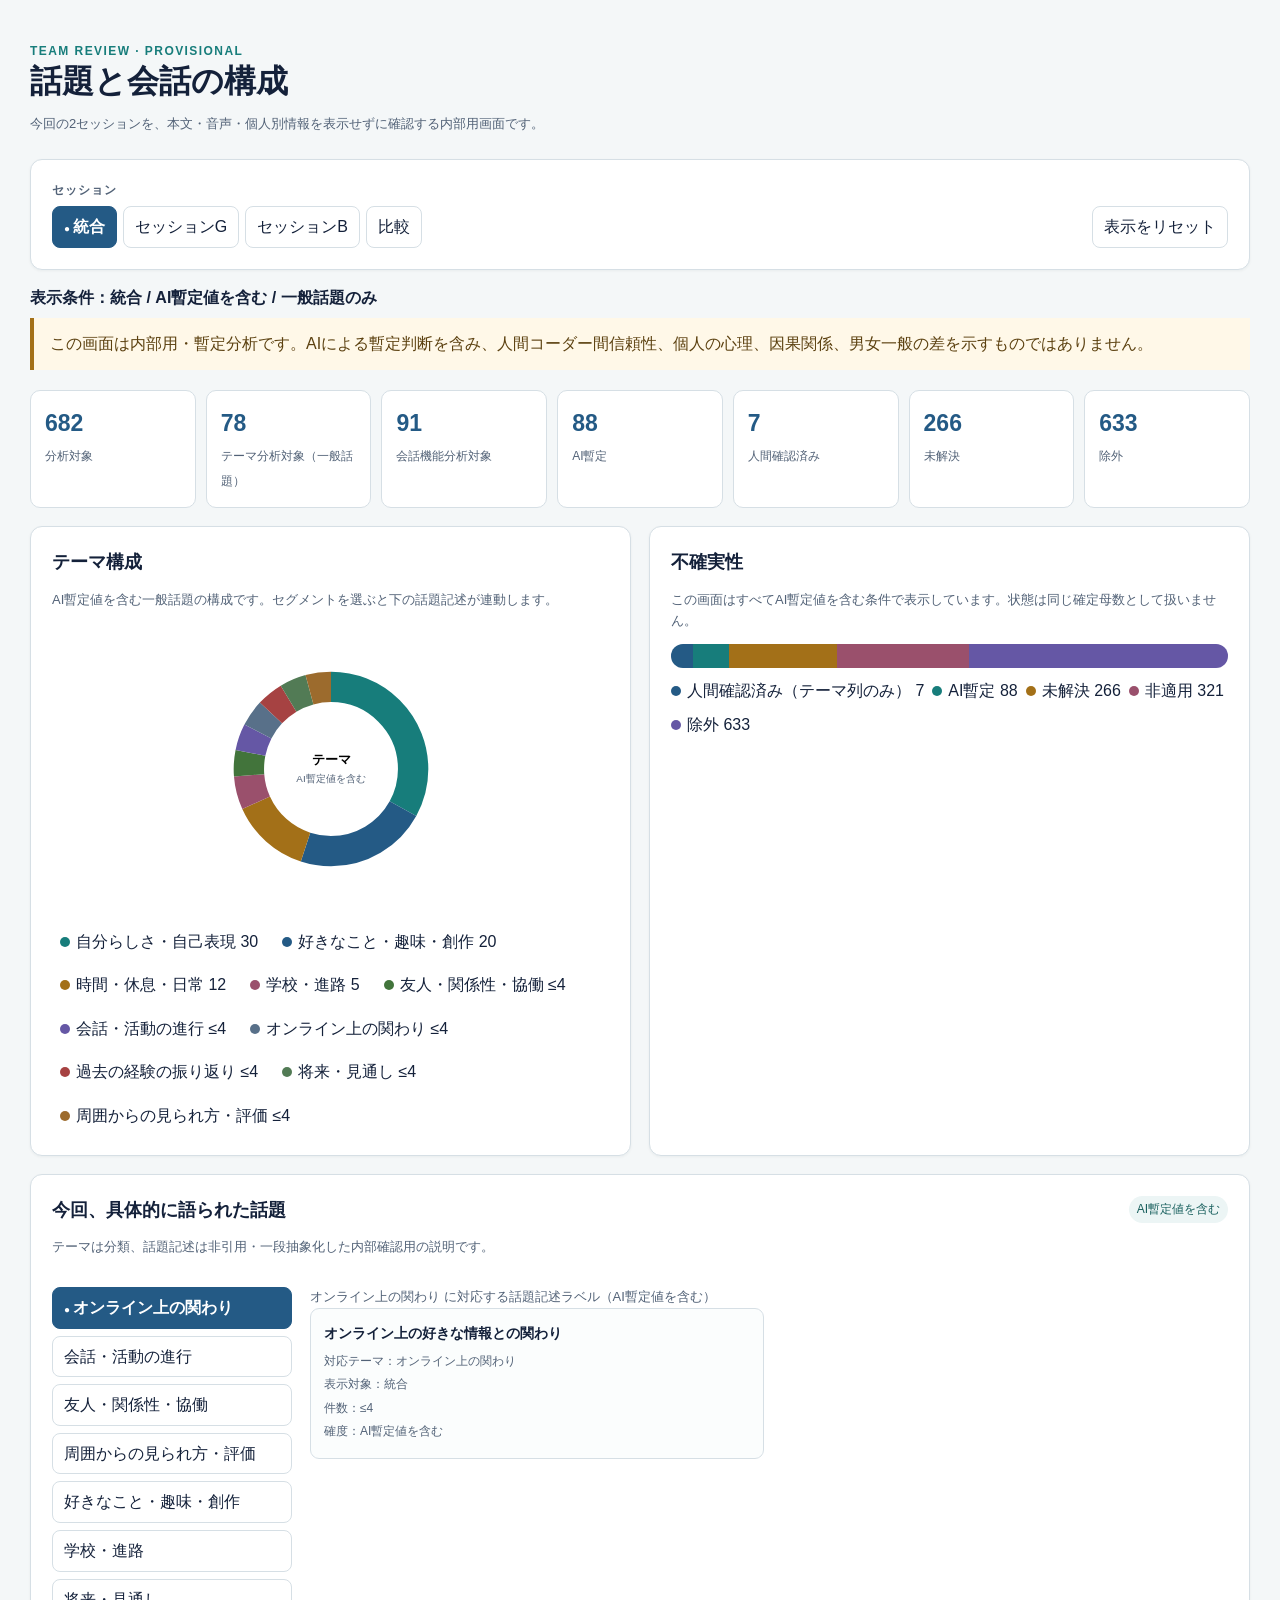
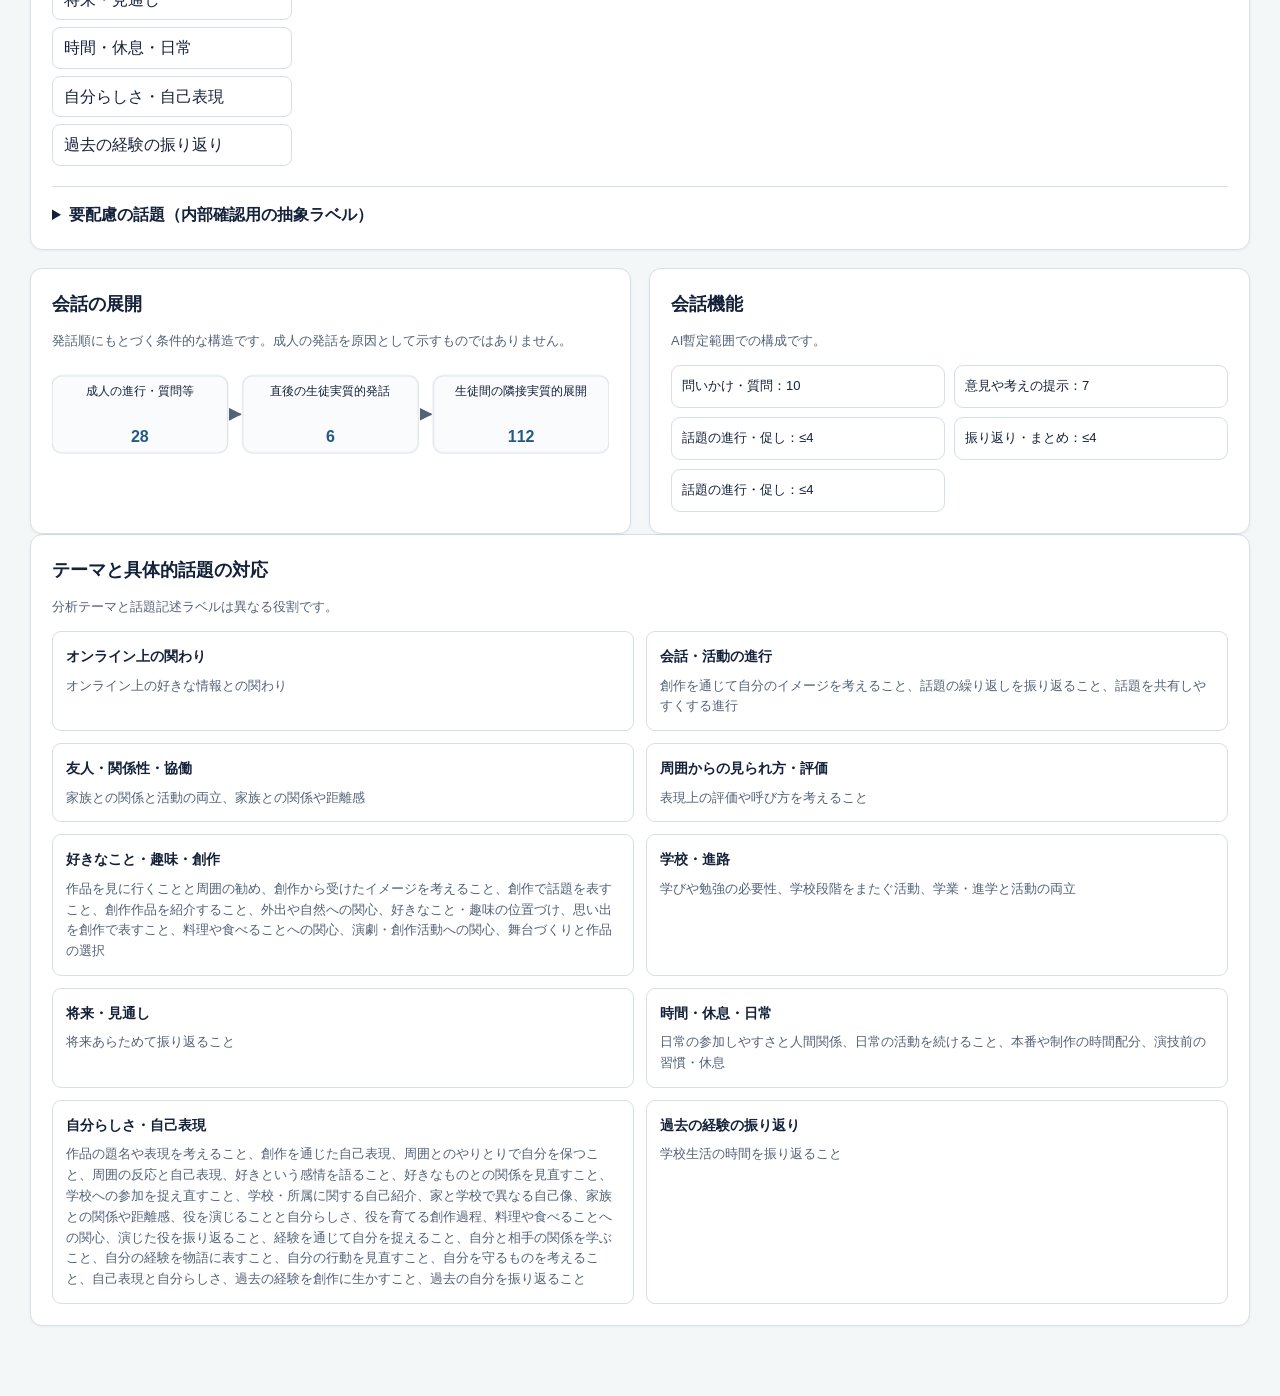
==== docs/dashboard/index.html @ a4961b69 "Publish provisional discussion dashboard Co-Authored-By: Claude Opus 5 <noreply@anthropic.com>" ====
<!doctype html>
<html lang="ja">
<head>
<meta charset="utf-8">
<meta name="viewport" content="width=device-width,initial-scale=1">
<meta name="robots" content="noindex,nofollow,noarchive">
<title>内部用・話題ダッシュボード v2.2</title>
<link rel="stylesheet" href="dashboard.css">
</head>
<body>
<a class="skip" href="#themePanel">テーマ構成へ移動</a>
<main>
  <header>
    <p class="eyebrow">TEAM REVIEW · PROVISIONAL</p>
    <h1>話題と会話の構成</h1>
    <p class="sub">今回の2セッションを、本文・音声・個人別情報を表示せずに確認する内部用画面です。</p>
  </header>

  <section class="controls panel" aria-label="表示条件">
    <div>
      <h2 id="lblSession">セッション</h2>
      <div class="segmented" role="group" aria-labelledby="lblSession">
        <button type="button" data-session="all" aria-pressed="true">統合</button>
        <button type="button" data-session="G" aria-pressed="false">セッションG</button>
        <button type="button" data-session="B" aria-pressed="false">セッションB</button>
        <button type="button" data-session="compare" aria-pressed="false">比較</button>
      </div>
    </div>
    <button type="button" id="reset" class="reset">表示をリセット</button>
  </section>

  <p id="condition" class="condition"></p>
  <p class="notice">この画面は内部用・暫定分析です。AIによる暫定判断を含み、人間コーダー間信頼性、個人の心理、因果関係、男女一般の差を示すものではありません。</p>

  <section id="overview" class="cards" aria-label="概要"></section>

  <section class="layout">
    <article class="panel" id="themePanel" tabindex="-1">
      <h2>テーマ構成</h2>
      <p id="themeNote" class="small"></p>
      <div id="themeChart" class="chart" aria-live="polite"></div>
      <div id="themeLegend" class="legend"></div>
    </article>
    <article class="panel">
      <h2>不確実性</h2>
      <p class="small">この画面はすべてAI暫定値を含む条件で表示しています。状態は同じ確定母数として扱いません。</p>
      <div id="statusChart" class="stack"></div>
      <div id="statusLegend" class="legend"></div>
    </article>
  </section>

  <section class="panel topics">
    <div class="section-head">
      <div>
        <h2>今回、具体的に語られた話題</h2>
        <p class="small">テーマは分類、話題記述は非引用・一段抽象化した内部確認用の説明です。</p>
      </div>
      <span class="badge">AI暫定値を含む</span>
    </div>
    <div class="topic-browser">
      <nav id="themeList" aria-label="テーマ一覧"></nav>
      <div>
        <div id="topicHint" class="small" aria-live="polite"></div>
        <div id="topicCards" class="topic-cards"></div>
        <button type="button" id="more" class="more">さらに表示</button>
      </div>
    </div>
    <details class="restricted">
      <summary>要配慮の話題（内部確認用の抽象ラベル）</summary>
      <p class="small">詳細・引用・話者・時刻は表示せず、公開不可です。セッション別の内訳も表示しません。</p>
      <div id="restrictedCards"></div>
    </details>
  </section>

  <section class="layout">
    <article class="panel">
      <h2>会話の展開</h2>
      <p class="small">発話順にもとづく条件的な構造です。成人の発話を原因として示すものではありません。</p>
      <div id="flow"></div>
    </article>
    <article class="panel">
      <h2>会話機能</h2>
      <p class="small">AI暫定範囲での構成です。</p>
      <div id="functions" class="function-list"></div>
    </article>
  </section>

  <section class="panel">
    <h2>テーマと具体的話題の対応</h2>
    <p class="small">分析テーマと話題記述ラベルは異なる役割です。</p>
    <div id="mapping" class="mapping"></div>
  </section>
</main>
<script src="dashboard_data.js"></script>
<script src="dashboard.js"></script>
</body>
</html>
---- docs/dashboard/dashboard.css ----
:root{
  --ink:#14213a; --muted:#526277; --paper:#f4f7f8; --card:#fff; --line:#d6dfe5;
  --blue:#245a85; --teal:#177d7b; --gold:#a37018; --rose:#9a506c; --violet:#6557a5;
  --green:#42743b; --focus:#f59e0b;
  --gcol:#245a85; --bcol:#9a506c;
}
*{box-sizing:border-box}
body{margin:0;background:var(--paper);color:var(--ink);
  font-family:-apple-system,BlinkMacSystemFont,"Hiragino Sans",sans-serif;line-height:1.6}
main{max-width:1280px;margin:auto;padding:42px 30px 70px}
h1{font-size:32px;line-height:1.25;margin:0 0 7px}
h2{font-size:18px;margin:0 0 12px}
.eyebrow{color:var(--teal);font-size:12px;font-weight:800;letter-spacing:.12em;margin:0}
.sub,.small{font-size:13px;color:var(--muted)}
.skip{position:absolute;left:-9999px}
.skip:focus{left:8px;top:8px;z-index:9;background:#fff;padding:8px 12px;border:2px solid var(--blue);border-radius:8px}
.panel{background:var(--card);border:1px solid var(--line);border-radius:12px;padding:21px;box-shadow:0 1px 3px #15202b0d}
.controls{display:flex;align-items:end;gap:28px;margin-top:24px;flex-wrap:wrap}
.controls h2{font-size:12px;text-transform:uppercase;letter-spacing:.08em;color:var(--muted);margin-bottom:6px}
.segmented{display:flex;flex-wrap:wrap;gap:6px}
.segmented button,.reset,.more,.theme-button{font:inherit;border:1px solid var(--line);border-radius:8px;
  background:#fff;color:var(--ink);cursor:pointer;min-height:38px;padding:7px 11px}
.segmented button[aria-pressed=true],.theme-button.active{background:var(--blue);border-color:var(--blue);color:#fff;font-weight:700}
.segmented button[aria-pressed=true]::before,.theme-button.active::before{content:"● ";font-size:10px}
.reset{margin-left:auto}
.reset:hover,.more:hover,.theme-button:hover{border-color:var(--blue)}
button:focus-visible,summary:focus-visible,[tabindex]:focus-visible{outline:3px solid var(--focus);outline-offset:2px}
.condition{font-weight:700;margin:15px 0 8px}
.notice{border-left:4px solid var(--gold);background:#fff8e8;color:#5c4110;padding:13px 16px;margin:0 0 20px}
.cards{display:grid;grid-template-columns:repeat(7,minmax(0,1fr));gap:10px}
.card{background:var(--card);border:1px solid var(--line);border-radius:10px;padding:14px}
.card b{font-size:23px;display:block;color:var(--blue)}
.card span{font-size:12px;color:var(--muted)}
.card.bump b{animation:bump .28s ease}
@keyframes bump{from{opacity:.25;transform:translateY(-4px)}to{opacity:1;transform:none}}
.layout{display:grid;grid-template-columns:1fr 1fr;gap:18px;margin-top:18px}

/* ---- テーマ構成：ドーナツ ---- */
.chart{min-height:290px}
.chart.donut-mode{display:grid;place-items:center;position:relative;z-index:0}
.legend{position:relative;z-index:1}
.donut{width:250px;height:250px;overflow:visible}
.donut .seg{fill:none;stroke-linecap:butt;cursor:pointer;
  transition:stroke-width .2s ease,opacity .2s ease}
.donut .seg:hover{opacity:.85}
.donut .seg.selected{stroke-width:46}
.donut .seg:focus-visible{outline:3px solid var(--focus);outline-offset:2px}
.donut.draw .seg{animation:sweep .72s cubic-bezier(.2,.7,.3,1) both}
@keyframes sweep{from{stroke-dashoffset:var(--len)}to{stroke-dashoffset:var(--off)}}
.donut .sel-ring{fill:none;stroke:var(--ink);stroke-width:2;stroke-dasharray:3 4;opacity:.65}

/* ---- テーマ構成：比較横棒（v2 の表示不具合の修正箇所） ---- */
.chart.compare-mode{display:block;place-items:initial;width:100%;padding-top:4px}
.compare-head{display:grid;grid-template-columns:168px 1fr;gap:12px;align-items:center;
  font-size:12px;color:var(--muted);margin-bottom:6px}
.compare-key{display:flex;gap:14px}
.compare-key span{display:inline-flex;align-items:center;gap:5px}
.swatch{width:22px;height:11px;border-radius:3px;border:1px solid #0002;display:inline-block}
.swatch.g{background:var(--gcol)}
.swatch.b{background:var(--bcol);background-image:repeating-linear-gradient(45deg,#fff6 0 3px,#0000 3px 6px)}
.bar-row{display:grid;grid-template-columns:168px minmax(0,1fr) auto;gap:12px;align-items:center;
  margin:7px 0;font-size:13px;width:100%;padding:3px 4px;border-radius:8px;cursor:pointer;
  border:1px solid transparent}
.bar-row:hover{background:#f3f8fa}
.bar-row.selected{background:#eef5f9;border-color:var(--blue)}
.bar-row:focus-visible{outline:3px solid var(--focus);outline-offset:1px}
.bar-row .rowlabel{overflow-wrap:anywhere}
.bar-group{display:grid;gap:5px;min-width:0}
.bar-line{display:grid;grid-template-columns:18px minmax(0,1fr);gap:6px;align-items:center;min-width:0}
.bar-line>i{font-style:normal;font-size:11px;font-weight:800;color:var(--muted);text-align:right}
.bar-track{height:14px;background:#e8edf0;border-radius:99px;overflow:hidden;min-width:0;width:100%}
.bar{height:100%;border-radius:99px;width:0}
.bar.g{background:var(--gcol)}
.bar.b{background:var(--bcol);background-image:repeating-linear-gradient(45deg,#fff6 0 3px,#0000 3px 6px)}
.chart.compare-mode.animate .bar{transition:width .55s cubic-bezier(.2,.7,.3,1)}
.bar-value{font-variant-numeric:tabular-nums;white-space:nowrap;font-size:12px}

.legend{display:flex;flex-wrap:wrap;gap:8px;margin-top:10px}
.legend button{border:1px solid transparent;background:transparent;cursor:pointer;color:var(--ink);
  font:inherit;text-align:left;padding:4px 7px;border-radius:7px}
.legend button:hover{background:#f1f6f8}
.legend button.selected{font-weight:800;background:#eef5f9;border-color:var(--blue)}
.legend button.selected::after{content:" ✓"}
.key{display:inline-block;width:10px;height:10px;border-radius:50%;margin-right:6px}
.stack{height:24px;border-radius:99px;display:flex;overflow:hidden;background:#e8edf0}
.stack div{min-width:5px;transition:width .4s ease}

.topics{margin-top:18px}
.section-head{display:flex;justify-content:space-between;gap:18px;flex-wrap:wrap}
.badge{font-size:12px;align-self:start;background:#ecf5f5;color:#175f5d;padding:4px 8px;
  border-radius:99px;white-space:nowrap;flex:0 0 auto}
.topic-browser{display:grid;grid-template-columns:240px 1fr;gap:18px;margin-top:16px}
#themeList{display:flex;flex-direction:column;gap:7px}
.theme-button{text-align:left}
.topic-cards{display:grid;grid-template-columns:repeat(2,minmax(0,1fr));gap:10px}
.topic-card{border:1px solid var(--line);border-radius:9px;padding:13px;background:#fbfdfd}
.topic-card h3{font-size:14px;margin:0 0 8px}
.topic-card p{margin:4px 0;font-size:12px;color:var(--muted)}
.topic-card.enter{animation:cardIn .34s ease both;animation-delay:var(--d,0ms)}
@keyframes cardIn{from{opacity:0;transform:translateY(7px)}to{opacity:1;transform:none}}
.more{margin-top:12px}
.empty{border:1px dashed var(--line);border-radius:9px;padding:16px;background:#fcfdfd;
  color:var(--muted);font-size:13px;min-height:150px;display:grid;align-content:center;gap:5px}
.empty b{color:var(--ink);font-size:14px}
.restricted{margin-top:20px;border-top:1px solid var(--line);padding-top:15px}
.restricted summary{cursor:pointer;font-weight:800}

/* ---- 会話の展開（v2 の文字潰れを修正） ---- */
.flow-wrap{display:grid;gap:14px}
.flow-title{font-size:12px;font-weight:800;color:var(--muted)}
.flow-svg{width:100%;height:auto;display:block}
.flow-svg .lane{fill:#f9fbfc;stroke:var(--line)}
.flow-svg .lab{font-size:11px;fill:var(--ink)}
.flow-svg .val{font-size:15px;font-weight:800;fill:var(--blue)}
.flow-svg .link{stroke:var(--muted);stroke-width:2;fill:none;marker-end:url(#ah)}
.flow-svg.animate .lane{animation:laneIn .4s ease both;animation-delay:var(--d,0ms)}
.flow-svg.animate .link{stroke-dasharray:var(--len);stroke-dashoffset:var(--len);
  animation:draw .5s ease forwards;animation-delay:var(--d,0ms)}
@keyframes laneIn{from{opacity:0;transform:translateY(5px)}to{opacity:1;transform:none}}
@keyframes draw{to{stroke-dashoffset:0}}

.function-list{display:grid;grid-template-columns:1fr 1fr;gap:9px}
.function{border:1px solid var(--line);border-radius:9px;padding:10px;font-size:13px}
.mapping{display:grid;grid-template-columns:repeat(2,minmax(0,1fr));gap:12px}
.mapping-card{border:1px solid var(--line);border-radius:9px;padding:13px}
.mapping-card h3{margin:0 0 8px;font-size:14px}
.mapping-card p{margin:0;font-size:13px;color:var(--muted)}

@media(max-width:1000px){.cards{grid-template-columns:repeat(4,1fr)}}
@media(max-width:760px){
  main{padding:27px 16px}
  .layout,.topic-browser{grid-template-columns:1fr}
  .cards{grid-template-columns:repeat(2,1fr)}
  .topic-cards,.mapping,.function-list{grid-template-columns:1fr}
  .bar-row{grid-template-columns:1fr;gap:5px}
  .compare-head{grid-template-columns:1fr}
  .bar-value{text-align:right}
  .reset{margin-left:0}
  .section-head>div{flex:1 1 100%}
}
@media(prefers-reduced-motion:reduce){
  *,*::before,*::after{transition:none!important;animation:none!important}
  .donut .seg{stroke-dashoffset:var(--off)!important}
  .flow-svg .link{stroke-dashoffset:0!important}
}
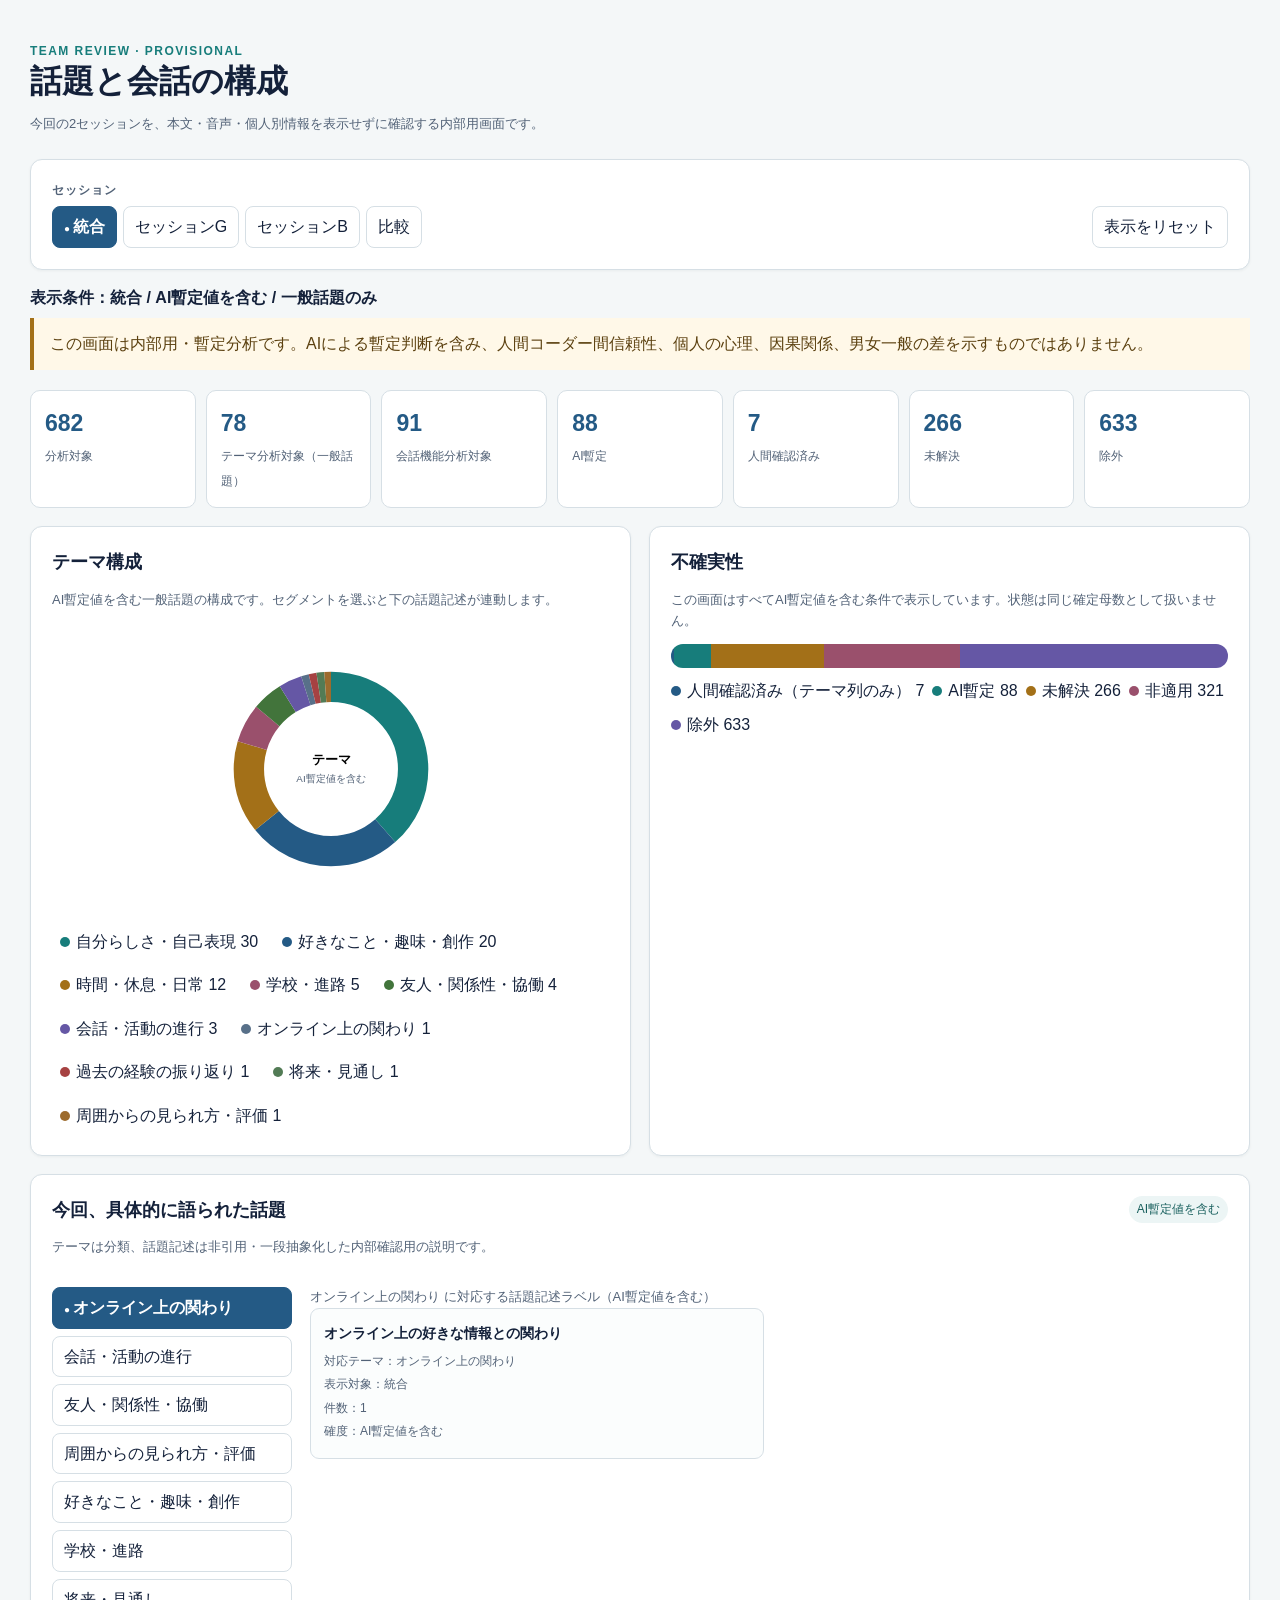
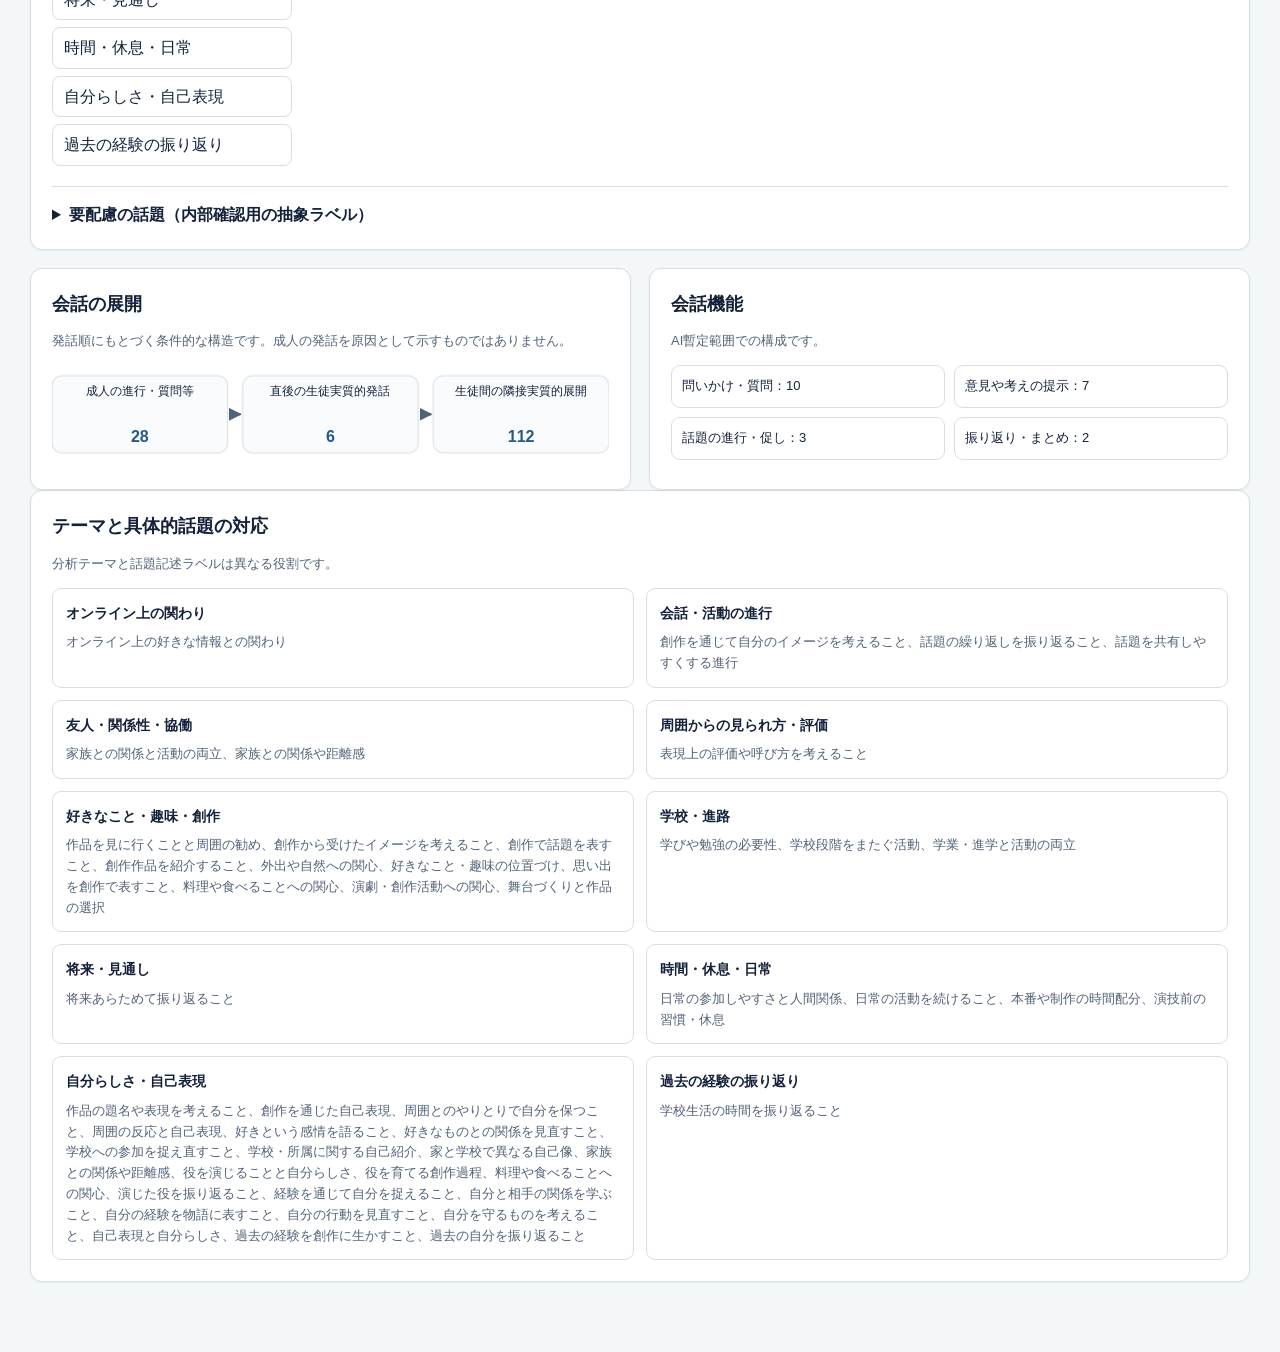
==== commit 48b288f7: "Show exact counts in dashboard review Co-Authored-By: Claude Opus 5 <noreply@anthropic.com>" ====
--- a/docs/dashboard/index.html
+++ b/docs/dashboard/index.html
@@ -4,7 +4,7 @@
 <meta charset="utf-8">
 <meta name="viewport" content="width=device-width,initial-scale=1">
 <meta name="robots" content="noindex,nofollow,noarchive">
-<title>内部用・話題ダッシュボード v2.2</title>
+<title>内部用・話題ダッシュボード v2.3</title>
 <link rel="stylesheet" href="dashboard.css">
 </head>
 <body>
@@ -67,7 +67,7 @@
     </div>
     <details class="restricted">
       <summary>要配慮の話題（内部確認用の抽象ラベル）</summary>
-      <p class="small">詳細・引用・話者・時刻は表示せず、公開不可です。セッション別の内訳も表示しません。</p>
+      <p class="small">要配慮の話題は抽象ラベルで表示しています。発話本文、引用、話者、時刻、具体的な経緯は表示しません。</p>
       <div id="restrictedCards"></div>
     </details>
   </section>
--- a/docs/dashboard/dashboard.css
+++ b/docs/dashboard/dashboard.css
@@ -83,7 +83,7 @@
 .legend button.selected::after{content:" ✓"}
 .key{display:inline-block;width:10px;height:10px;border-radius:50%;margin-right:6px}
 .stack{height:24px;border-radius:99px;display:flex;overflow:hidden;background:#e8edf0}
-.stack div{min-width:5px;transition:width .4s ease}
+.stack div{transition:width .4s ease}
 
 .topics{margin-top:18px}
 .section-head{display:flex;justify-content:space-between;gap:18px;flex-wrap:wrap}
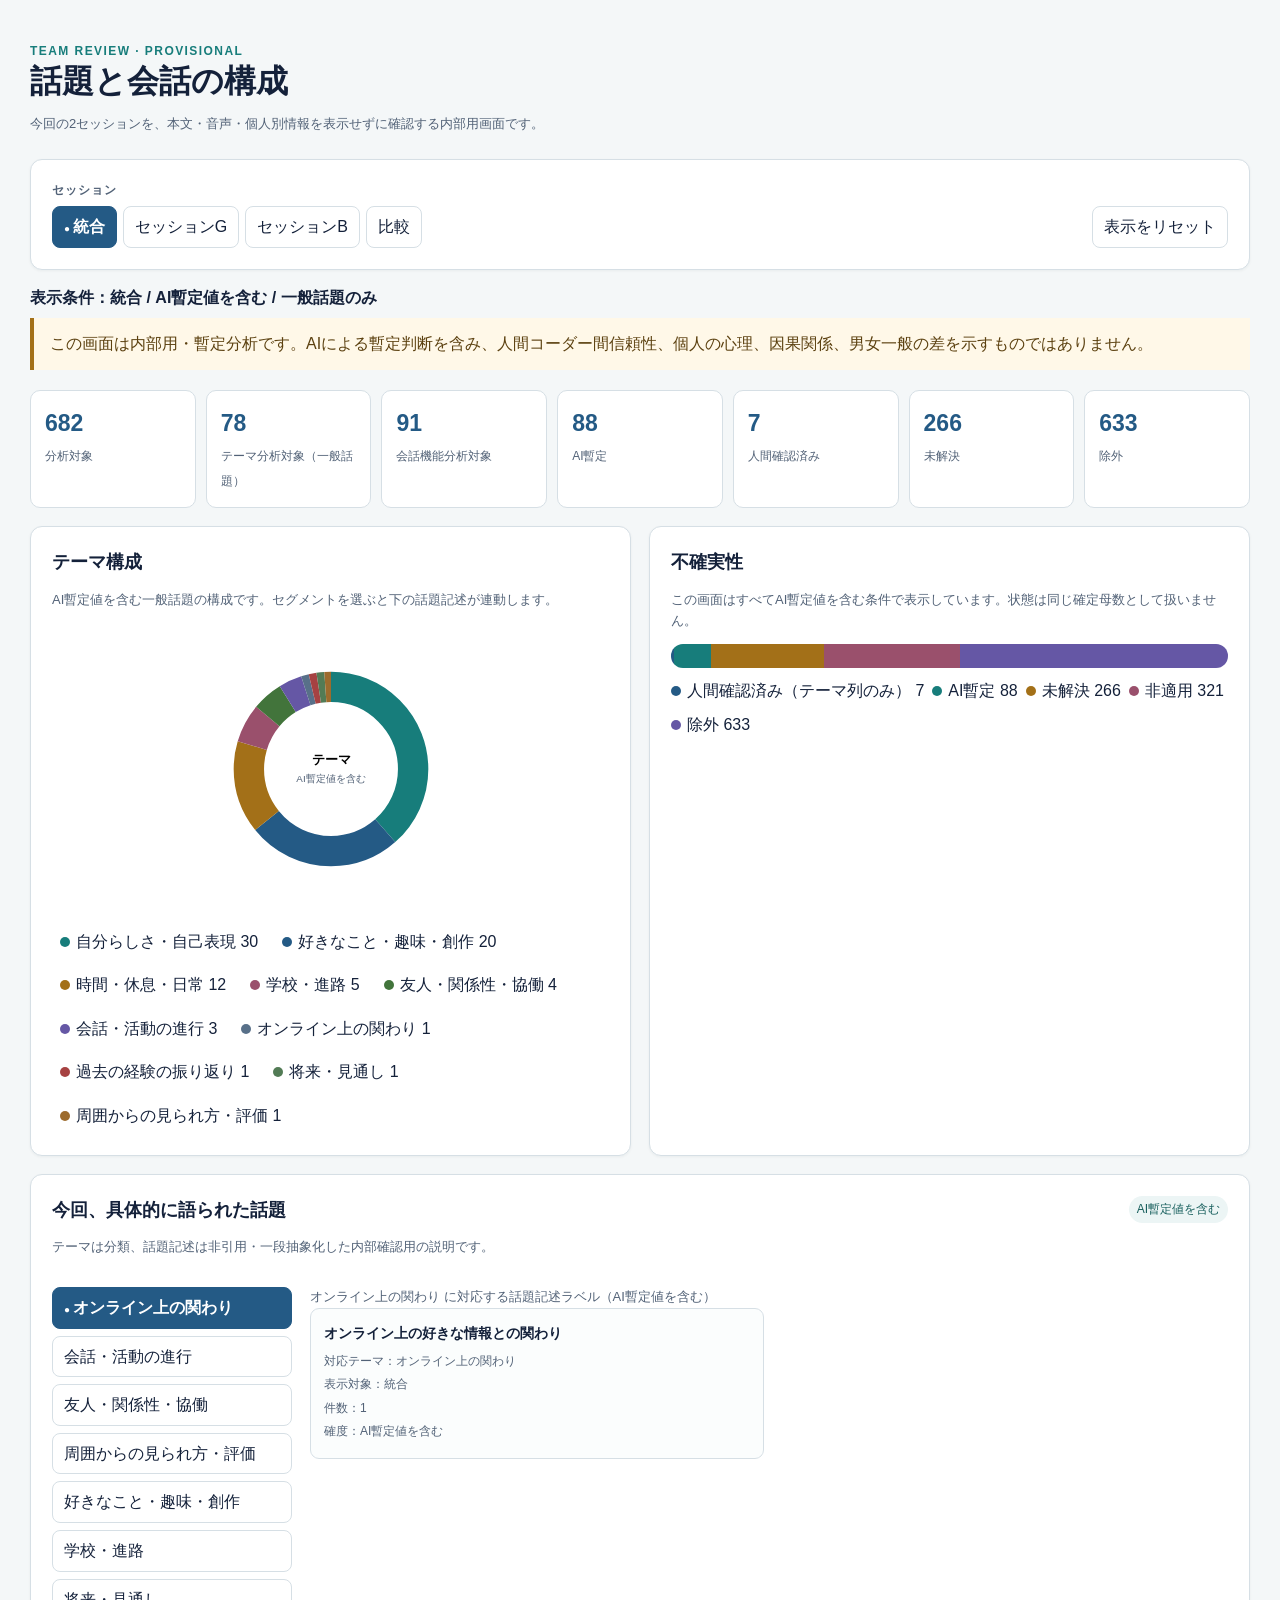
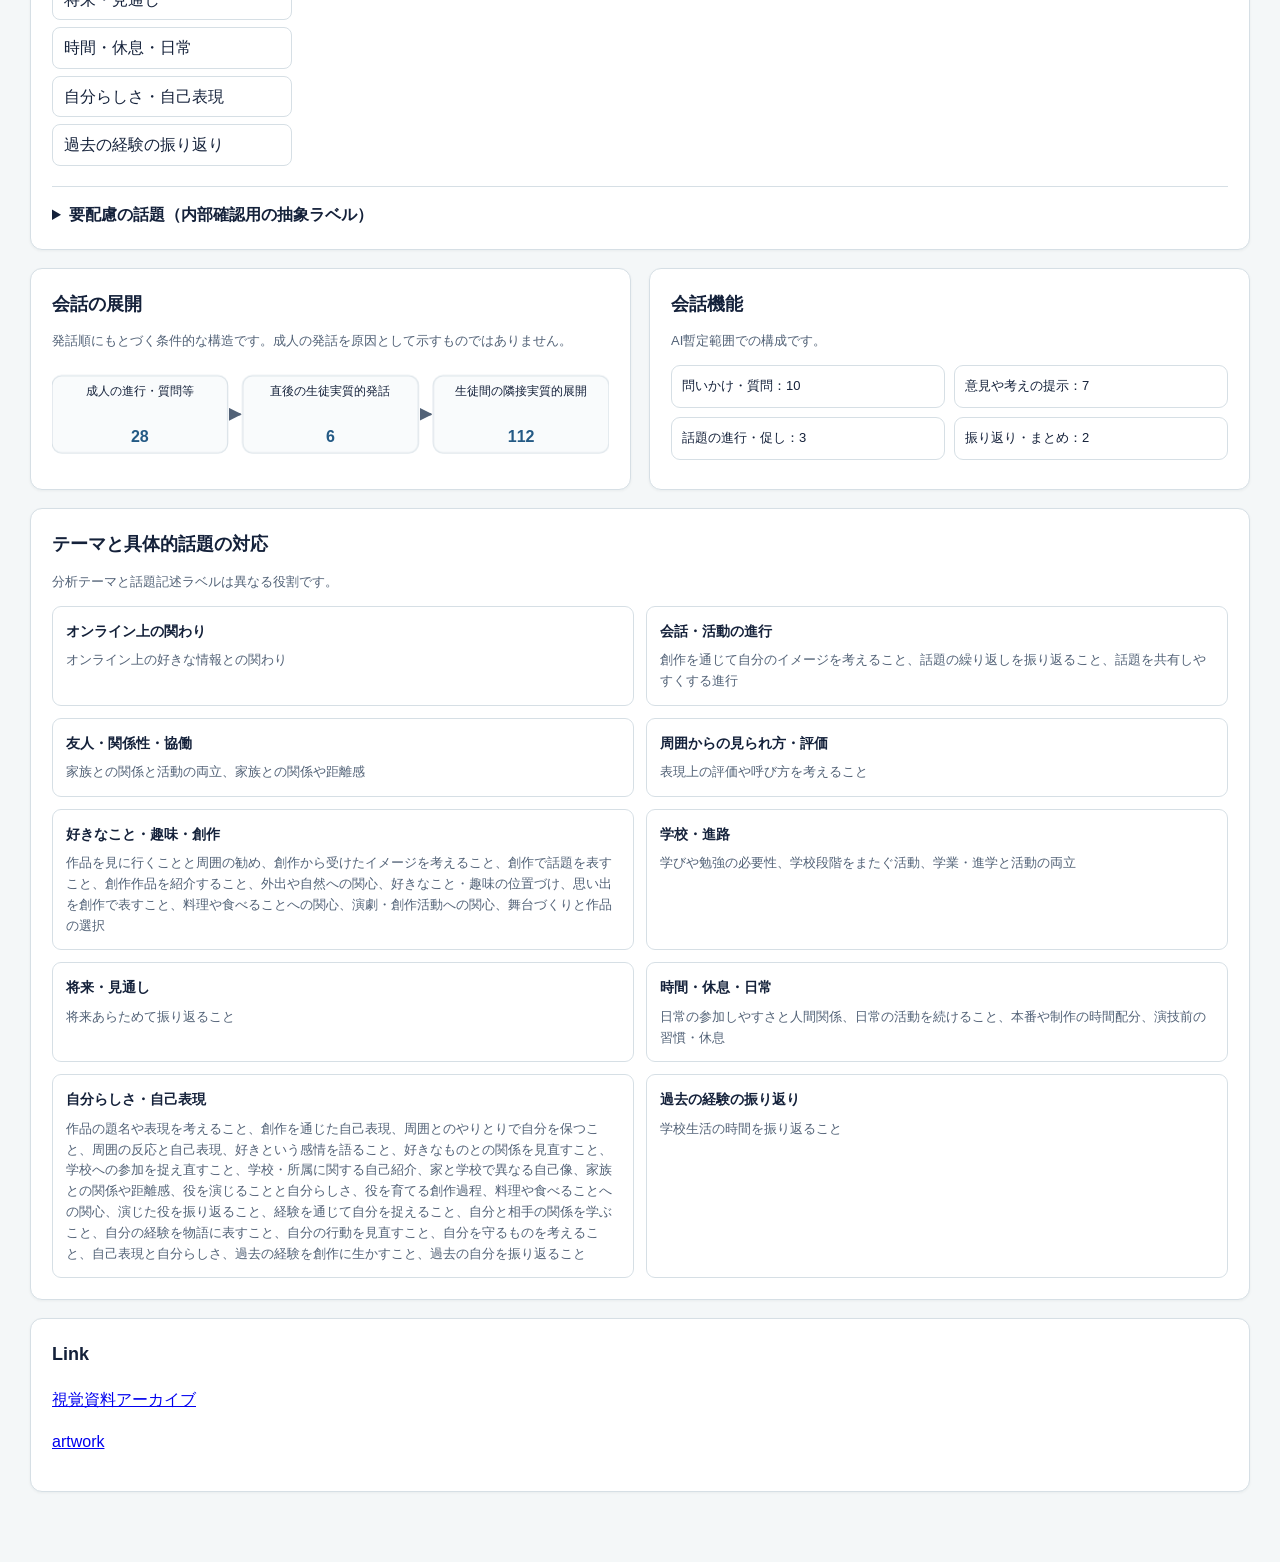
==== commit cb759538: "add links and fixed style" ====
--- a/docs/dashboard/index.html
+++ b/docs/dashboard/index.html
@@ -1,97 +1,107 @@
 <!doctype html>
 <html lang="ja">
+
 <head>
-<meta charset="utf-8">
-<meta name="viewport" content="width=device-width,initial-scale=1">
-<meta name="robots" content="noindex,nofollow,noarchive">
-<title>内部用・話題ダッシュボード v2.3</title>
-<link rel="stylesheet" href="dashboard.css">
+  <meta charset="utf-8">
+  <meta name="viewport" content="width=device-width,initial-scale=1">
+  <meta name="robots" content="noindex,nofollow,noarchive">
+  <title>内部用・話題ダッシュボード v2.3</title>
+  <link rel="stylesheet" href="dashboard.css">
 </head>
+
 <body>
-<a class="skip" href="#themePanel">テーマ構成へ移動</a>
-<main>
-  <header>
-    <p class="eyebrow">TEAM REVIEW · PROVISIONAL</p>
-    <h1>話題と会話の構成</h1>
-    <p class="sub">今回の2セッションを、本文・音声・個人別情報を表示せずに確認する内部用画面です。</p>
-  </header>
+  <a class="skip" href="#themePanel">テーマ構成へ移動</a>
+  <main>
+    <header>
+      <p class="eyebrow">TEAM REVIEW · PROVISIONAL</p>
+      <h1>話題と会話の構成</h1>
+      <p class="sub">今回の2セッションを、本文・音声・個人別情報を表示せずに確認する内部用画面です。</p>
+    </header>
 
-  <section class="controls panel" aria-label="表示条件">
-    <div>
-      <h2 id="lblSession">セッション</h2>
-      <div class="segmented" role="group" aria-labelledby="lblSession">
-        <button type="button" data-session="all" aria-pressed="true">統合</button>
-        <button type="button" data-session="G" aria-pressed="false">セッションG</button>
-        <button type="button" data-session="B" aria-pressed="false">セッションB</button>
-        <button type="button" data-session="compare" aria-pressed="false">比較</button>
+    <section class="controls panel" aria-label="表示条件">
+      <div>
+        <h2 id="lblSession">セッション</h2>
+        <div class="segmented" role="group" aria-labelledby="lblSession">
+          <button type="button" data-session="all" aria-pressed="true">統合</button>
+          <button type="button" data-session="G" aria-pressed="false">セッションG</button>
+          <button type="button" data-session="B" aria-pressed="false">セッションB</button>
+          <button type="button" data-session="compare" aria-pressed="false">比較</button>
+        </div>
       </div>
-    </div>
-    <button type="button" id="reset" class="reset">表示をリセット</button>
-  </section>
+      <button type="button" id="reset" class="reset">表示をリセット</button>
+    </section>
 
-  <p id="condition" class="condition"></p>
-  <p class="notice">この画面は内部用・暫定分析です。AIによる暫定判断を含み、人間コーダー間信頼性、個人の心理、因果関係、男女一般の差を示すものではありません。</p>
+    <p id="condition" class="condition"></p>
+    <p class="notice">この画面は内部用・暫定分析です。AIによる暫定判断を含み、人間コーダー間信頼性、個人の心理、因果関係、男女一般の差を示すものではありません。</p>
 
-  <section id="overview" class="cards" aria-label="概要"></section>
+    <section id="overview" class="cards" aria-label="概要"></section>
 
-  <section class="layout">
-    <article class="panel" id="themePanel" tabindex="-1">
-      <h2>テーマ構成</h2>
-      <p id="themeNote" class="small"></p>
-      <div id="themeChart" class="chart" aria-live="polite"></div>
-      <div id="themeLegend" class="legend"></div>
-    </article>
-    <article class="panel">
-      <h2>不確実性</h2>
-      <p class="small">この画面はすべてAI暫定値を含む条件で表示しています。状態は同じ確定母数として扱いません。</p>
-      <div id="statusChart" class="stack"></div>
-      <div id="statusLegend" class="legend"></div>
-    </article>
-  </section>
+    <section class="layout">
+      <article class="panel" id="themePanel" tabindex="-1">
+        <h2>テーマ構成</h2>
+        <p id="themeNote" class="small"></p>
+        <div id="themeChart" class="chart" aria-live="polite"></div>
+        <div id="themeLegend" class="legend"></div>
+      </article>
+      <article class="panel">
+        <h2>不確実性</h2>
+        <p class="small">この画面はすべてAI暫定値を含む条件で表示しています。状態は同じ確定母数として扱いません。</p>
+        <div id="statusChart" class="stack"></div>
+        <div id="statusLegend" class="legend"></div>
+      </article>
+    </section>
 
-  <section class="panel topics">
-    <div class="section-head">
-      <div>
-        <h2>今回、具体的に語られた話題</h2>
-        <p class="small">テーマは分類、話題記述は非引用・一段抽象化した内部確認用の説明です。</p>
+    <section class="panel topics">
+      <div class="section-head">
+        <div>
+          <h2>今回、具体的に語られた話題</h2>
+          <p class="small">テーマは分類、話題記述は非引用・一段抽象化した内部確認用の説明です。</p>
+        </div>
+        <span class="badge">AI暫定値を含む</span>
       </div>
-      <span class="badge">AI暫定値を含む</span>
-    </div>
-    <div class="topic-browser">
-      <nav id="themeList" aria-label="テーマ一覧"></nav>
-      <div>
-        <div id="topicHint" class="small" aria-live="polite"></div>
-        <div id="topicCards" class="topic-cards"></div>
-        <button type="button" id="more" class="more">さらに表示</button>
+      <div class="topic-browser">
+        <nav id="themeList" aria-label="テーマ一覧"></nav>
+        <div>
+          <div id="topicHint" class="small" aria-live="polite"></div>
+          <div id="topicCards" class="topic-cards"></div>
+          <button type="button" id="more" class="more">さらに表示</button>
+        </div>
       </div>
-    </div>
-    <details class="restricted">
-      <summary>要配慮の話題（内部確認用の抽象ラベル）</summary>
-      <p class="small">要配慮の話題は抽象ラベルで表示しています。発話本文、引用、話者、時刻、具体的な経緯は表示しません。</p>
-      <div id="restrictedCards"></div>
-    </details>
-  </section>
+      <details class="restricted">
+        <summary>要配慮の話題（内部確認用の抽象ラベル）</summary>
+        <p class="small">要配慮の話題は抽象ラベルで表示しています。発話本文、引用、話者、時刻、具体的な経緯は表示しません。</p>
+        <div id="restrictedCards"></div>
+      </details>
+    </section>
 
-  <section class="layout">
-    <article class="panel">
-      <h2>会話の展開</h2>
-      <p class="small">発話順にもとづく条件的な構造です。成人の発話を原因として示すものではありません。</p>
-      <div id="flow"></div>
-    </article>
-    <article class="panel">
-      <h2>会話機能</h2>
-      <p class="small">AI暫定範囲での構成です。</p>
-      <div id="functions" class="function-list"></div>
-    </article>
-  </section>
+    <section class="layout">
+      <article class="panel">
+        <h2>会話の展開</h2>
+        <p class="small">発話順にもとづく条件的な構造です。成人の発話を原因として示すものではありません。</p>
+        <div id="flow"></div>
+      </article>
+      <article class="panel">
+        <h2>会話機能</h2>
+        <p class="small">AI暫定範囲での構成です。</p>
+        <div id="functions" class="function-list"></div>
+      </article>
+    </section>
 
-  <section class="panel">
-    <h2>テーマと具体的話題の対応</h2>
-    <p class="small">分析テーマと話題記述ラベルは異なる役割です。</p>
-    <div id="mapping" class="mapping"></div>
-  </section>
-</main>
-<script src="dashboard_data.js"></script>
-<script src="dashboard.js"></script>
+    <section class="panel topics">
+      <h2>テーマと具体的話題の対応</h2>
+      <p class="small">分析テーマと話題記述ラベルは異なる役割です。</p>
+      <div id="mapping" class="mapping"></div>
+    </section>
+    <section class="panel topics">
+      <h2>Link</h2>
+      <article class="topics">
+        <p><a href="../visual-materials/">視覚資料アーカイブ</a></p>
+        <p><a href="../artwork/">artwork</a></p>
+      </article>
+    </section>
+  </main>
+  <script src="dashboard_data.js"></script>
+  <script src="dashboard.js"></script>
 </body>
-</html>
+
+</html>
